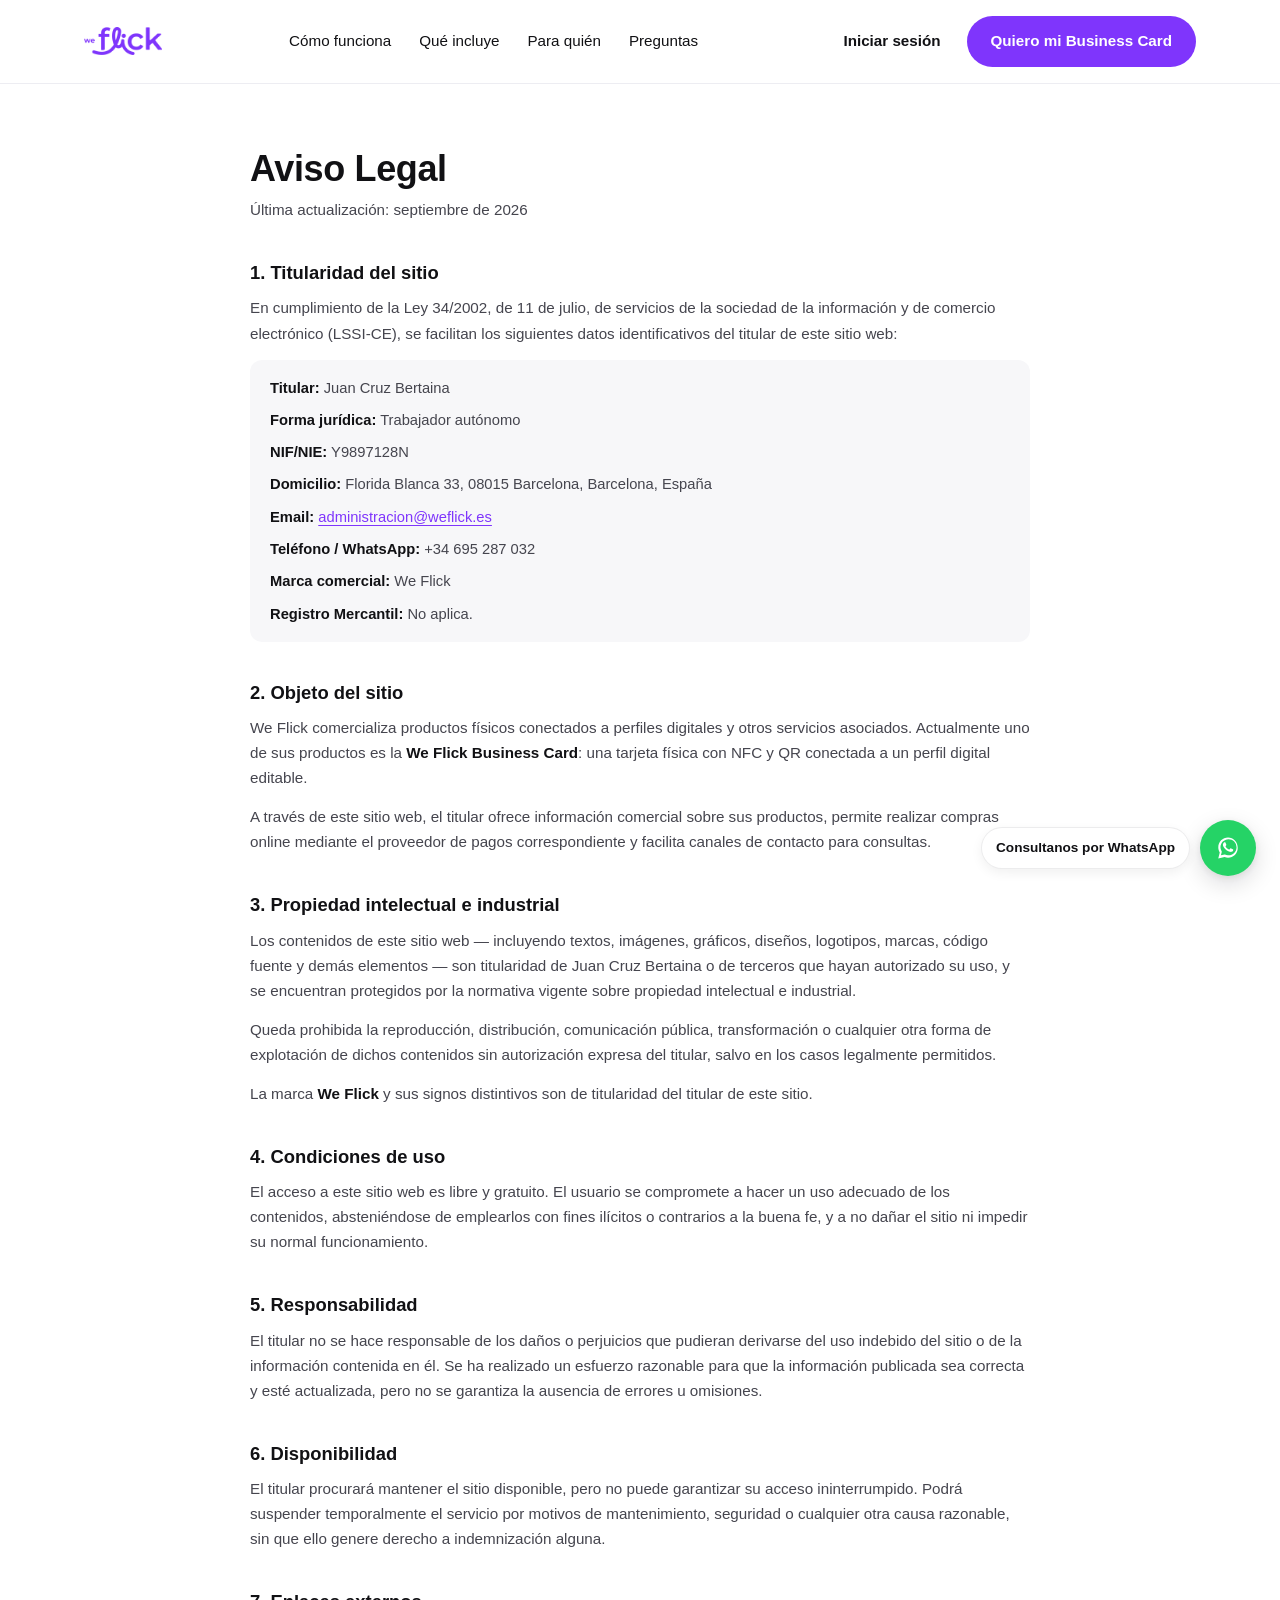
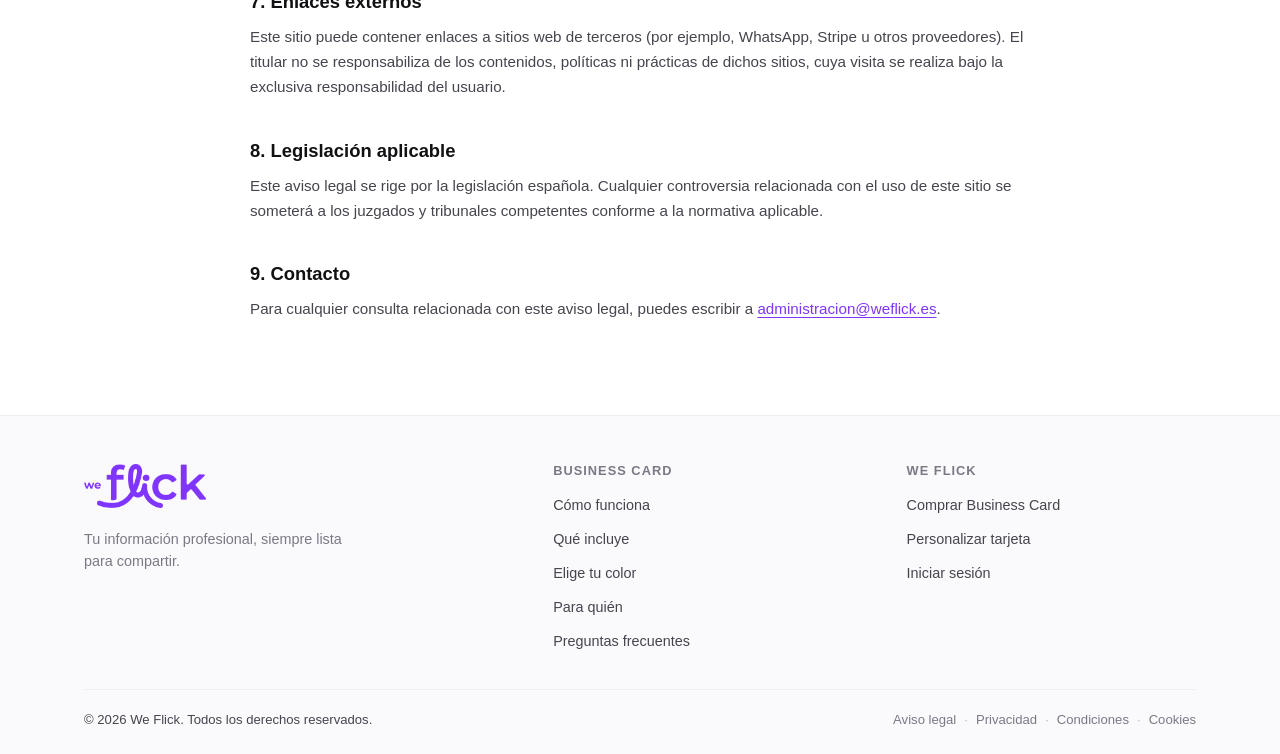
==== aviso-legal/index.html @ 702eebf1 "Añadir sistema legal completo: 4 páginas públicas + docs internas Páginas legales públicas (mismo he" ====
<!DOCTYPE html>
<html lang="es">
<head>
  <meta charset="UTF-8" />
  <meta name="viewport" content="width=device-width, initial-scale=1.0" />
  <title>Aviso Legal | We Flick</title>
  <meta name="description" content="Aviso legal de We Flick — titularidad, datos identificativos y condiciones generales de uso del sitio web." />
  <link rel="stylesheet" href="../css/styles.css" />
</head>
<body>

  <!-- Header -->
  <header class="header">
    <div class="container header__inner">
      <a href="../" class="logo"><img src="../assets/img/logo.png" alt="We Flick" class="logo__img" /></a>

      <button class="nav-toggle" id="navToggle" aria-label="Abrir menú" aria-expanded="false">
        <span></span><span></span><span></span>
      </button>

      <nav class="nav" id="nav">
        <a href="../#como-funciona">Cómo funciona</a>
        <a href="../#que-incluye">Qué incluye</a>
        <a href="../#para-quien">Para quién</a>
        <a href="../#preguntas">Preguntas</a>
      </nav>

      <div class="header__actions">
        <a href="https://weflick.es/auth/login" class="btn btn--ghost">Iniciar sesión</a>
        <a href="https://buy.stripe.com/fZu28rfyUb3SdbM4NP93y0X" class="btn btn--primary" data-cta="stripe-checkout" target="_blank" rel="noopener">Quiero mi Business Card</a>
      </div>
    </div>
  </header>

  <main class="legal-page">
    <article class="legal-page__container">
      <h1>Aviso Legal</h1>
      <p class="legal-page__meta">Última actualización: septiembre de 2026</p>

      <h2>1. Titularidad del sitio</h2>
      <p>En cumplimiento de la Ley 34/2002, de 11 de julio, de servicios de la sociedad de la información y de comercio electrónico (LSSI-CE), se facilitan los siguientes datos identificativos del titular de este sitio web:</p>
      <div class="legal-page__block">
        <p><strong>Titular:</strong> Juan Cruz Bertaina</p>
        <p><strong>Forma jurídica:</strong> Trabajador autónomo</p>
        <p><strong>NIF/NIE:</strong> Y9897128N</p>
        <p><strong>Domicilio:</strong> Florida Blanca 33, 08015 Barcelona, Barcelona, España</p>
        <p><strong>Email:</strong> <a href="mailto:administracion@weflick.es">administracion@weflick.es</a></p>
        <p><strong>Teléfono / WhatsApp:</strong> +34 695 287 032</p>
        <p><strong>Marca comercial:</strong> We Flick</p>
        <p><strong>Registro Mercantil:</strong> No aplica.</p>
      </div>

      <h2>2. Objeto del sitio</h2>
      <p>We Flick comercializa productos físicos conectados a perfiles digitales y otros servicios asociados. Actualmente uno de sus productos es la <strong>We Flick Business Card</strong>: una tarjeta física con NFC y QR conectada a un perfil digital editable.</p>
      <p>A través de este sitio web, el titular ofrece información comercial sobre sus productos, permite realizar compras online mediante el proveedor de pagos correspondiente y facilita canales de contacto para consultas.</p>

      <h2>3. Propiedad intelectual e industrial</h2>
      <p>Los contenidos de este sitio web — incluyendo textos, imágenes, gráficos, diseños, logotipos, marcas, código fuente y demás elementos — son titularidad de Juan Cruz Bertaina o de terceros que hayan autorizado su uso, y se encuentran protegidos por la normativa vigente sobre propiedad intelectual e industrial.</p>
      <p>Queda prohibida la reproducción, distribución, comunicación pública, transformación o cualquier otra forma de explotación de dichos contenidos sin autorización expresa del titular, salvo en los casos legalmente permitidos.</p>
      <p>La marca <strong>We Flick</strong> y sus signos distintivos son de titularidad del titular de este sitio.</p>

      <h2>4. Condiciones de uso</h2>
      <p>El acceso a este sitio web es libre y gratuito. El usuario se compromete a hacer un uso adecuado de los contenidos, absteniéndose de emplearlos con fines ilícitos o contrarios a la buena fe, y a no dañar el sitio ni impedir su normal funcionamiento.</p>

      <h2>5. Responsabilidad</h2>
      <p>El titular no se hace responsable de los daños o perjuicios que pudieran derivarse del uso indebido del sitio o de la información contenida en él. Se ha realizado un esfuerzo razonable para que la información publicada sea correcta y esté actualizada, pero no se garantiza la ausencia de errores u omisiones.</p>

      <h2>6. Disponibilidad</h2>
      <p>El titular procurará mantener el sitio disponible, pero no puede garantizar su acceso ininterrumpido. Podrá suspender temporalmente el servicio por motivos de mantenimiento, seguridad o cualquier otra causa razonable, sin que ello genere derecho a indemnización alguna.</p>

      <h2>7. Enlaces externos</h2>
      <p>Este sitio puede contener enlaces a sitios web de terceros (por ejemplo, WhatsApp, Stripe u otros proveedores). El titular no se responsabiliza de los contenidos, políticas ni prácticas de dichos sitios, cuya visita se realiza bajo la exclusiva responsabilidad del usuario.</p>

      <h2>8. Legislación aplicable</h2>
      <p>Este aviso legal se rige por la legislación española. Cualquier controversia relacionada con el uso de este sitio se someterá a los juzgados y tribunales competentes conforme a la normativa aplicable.</p>

      <h2>9. Contacto</h2>
      <p>Para cualquier consulta relacionada con este aviso legal, puedes escribir a <a href="mailto:administracion@weflick.es">administracion@weflick.es</a>.</p>
    </article>
  </main>

  <!-- Footer -->
  <footer class="footer">
    <div class="container">
      <div class="footer__top">
        <div class="footer__brand">
          <span class="logo logo--footer"><img src="../assets/img/logo.png" alt="We Flick" class="logo__img" /></span>
          <p class="footer__brand-text">Tu información profesional, siempre lista para compartir.</p>
        </div>
        <div class="footer__col">
          <h3 class="footer__heading">Business Card</h3>
          <ul class="footer__links">
            <li><a href="../#como-funciona">Cómo funciona</a></li>
            <li><a href="../#que-incluye">Qué incluye</a></li>
            <li><a href="../#colores">Elige tu color</a></li>
            <li><a href="../#para-quien">Para quién</a></li>
            <li><a href="../#preguntas">Preguntas frecuentes</a></li>
          </ul>
        </div>
        <div class="footer__col">
          <h3 class="footer__heading">We Flick</h3>
          <ul class="footer__links">
            <li><a href="https://buy.stripe.com/fZu28rfyUb3SdbM4NP93y0X" target="_blank" rel="noopener" data-cta="stripe-checkout">Comprar Business Card</a></li>
            <li><a href="https://wa.me/34695287032?text=Hola%2C%20quiero%20personalizar%20una%20Business%20Card" target="_blank" rel="noopener" data-cta="whatsapp">Personalizar tarjeta</a></li>
            <li><a href="https://weflick.es/auth/login">Iniciar sesión</a></li>
          </ul>
        </div>
      </div>
      <div class="footer__bottom">
        <p class="footer__copy">&copy; <span id="year"></span> We Flick. Todos los derechos reservados.</p>
        <nav class="footer__legal" aria-label="Enlaces legales">
          <a href="../aviso-legal/">Aviso legal</a>
          <span aria-hidden="true">·</span>
          <a href="../privacidad/">Privacidad</a>
          <span aria-hidden="true">·</span>
          <a href="../condiciones/">Condiciones</a>
          <span aria-hidden="true">·</span>
          <a href="../cookies/">Cookies</a>
        </nav>
      </div>
    </div>
  </footer>

  <!-- WhatsApp flotante -->
  <div class="whatsapp-float" data-whatsapp-float>
    <a
      href="https://wa.me/34695287032?text=Hola%2C%20tengo%20una%20duda%20sobre%20We%20Flick%20Business%20Card"
      target="_blank"
      rel="noopener"
      class="whatsapp-float__link"
      data-cta="whatsapp"
      aria-label="Consultanos por WhatsApp"
    >
      <span class="whatsapp-float__label">Consultanos por WhatsApp</span>
      <span class="whatsapp-float__icon" aria-hidden="true">
        <svg viewBox="0 0 32 32" width="26" height="26" fill="currentColor">
          <path d="M16.02 3C9.4 3 4.04 8.36 4.04 14.98c0 2.36.67 4.55 1.83 6.42L4 29l7.79-1.83a11.9 11.9 0 0 0 4.23.78h.01c6.6 0 11.96-5.36 11.96-11.97C28 8.36 22.62 3 16.02 3zm0 21.77h-.01a9.9 9.9 0 0 1-3.83-.75l-.27-.11-4.62 1.08 1.11-4.5-.14-.28a9.85 9.85 0 0 1-1.53-5.23c0-5.46 4.44-9.9 9.91-9.9 2.65 0 5.13 1.03 7 2.9a9.83 9.83 0 0 1 2.9 7c0 5.47-4.45 9.9-9.92 9.9zm5.65-7.4c-.31-.16-1.83-.9-2.11-1-.28-.1-.49-.16-.7.16-.2.31-.8 1-.98 1.2-.18.2-.36.23-.66.08-.31-.16-1.3-.48-2.48-1.53-.92-.82-1.53-1.83-1.71-2.14-.18-.31-.02-.48.13-.63.14-.13.31-.36.47-.54.15-.18.2-.31.31-.51.1-.21.05-.39-.03-.55-.08-.16-.7-1.69-.96-2.31-.25-.6-.51-.52-.7-.53-.18-.01-.39-.01-.6-.01-.21 0-.55.08-.83.39-.28.31-1.09 1.07-1.09 2.6 0 1.54 1.12 3.02 1.28 3.23.16.21 2.2 3.36 5.34 4.71.75.32 1.33.51 1.78.65.75.24 1.43.2 1.97.12.6-.09 1.83-.75 2.09-1.47.26-.72.26-1.34.18-1.47-.07-.13-.28-.21-.59-.36z"/>
        </svg>
      </span>
    </a>
  </div>

  <script src="../js/main.js"></script>
</body>
</html>
---- css/styles.css ----
:root {
  --violet: #7F35FC;
  --violet-dark: #6620E0;
  --black: #111114;
  --white: #FFFFFF;
  --gray-50: #F7F7F9;
  --gray-100: #EDEDF2;
  --gray-300: #C9C9D3;
  --gray-500: #7A7A85;
  --gray-700: #45454E;
  --radius: 14px;
  --max-width: 1160px;
  --font: 'Inter', -apple-system, BlinkMacSystemFont, 'Segoe UI', Roboto, sans-serif;
}

* { box-sizing: border-box; }

html { scroll-behavior: smooth; }

body {
  margin: 0;
  font-family: var(--font);
  color: var(--black);
  background: var(--white);
  line-height: 1.5;
  -webkit-font-smoothing: antialiased;
}

.container {
  max-width: var(--max-width);
  margin: 0 auto;
  padding: 0 24px;
}

h1, h2, h3 { line-height: 1.15; margin: 0 0 16px; font-weight: 700; }
p { margin: 0 0 16px; color: var(--gray-700); }
a { color: inherit; text-decoration: none; }
ul { padding: 0; margin: 0; list-style: none; }

.section-title { font-size: clamp(1.6rem, 3vw, 2.1rem); }
.section-title--center { text-align: center; }

/* Anchor scroll offset (sticky header) */
#como-funciona,
#que-incluye,
#colores,
#para-quien,
#producto,
#preguntas {
  scroll-margin-top: 72px;
}

/* Buttons */
.btn {
  display: inline-flex;
  align-items: center;
  justify-content: center;
  padding: 12px 22px;
  border-radius: 999px;
  font-weight: 600;
  font-size: 0.95rem;
  transition: transform 0.15s ease, background 0.15s ease, color 0.15s ease, border-color 0.15s ease;
  border: 2px solid transparent;
  cursor: pointer;
  white-space: nowrap;
}
.btn:hover { transform: translateY(-1px); }
.btn--primary { background: var(--violet); color: var(--white); }
.btn--primary:hover { background: var(--violet-dark); }
.btn--outline { border-color: var(--black); color: var(--black); background: transparent; }
.btn--outline:hover { background: var(--black); color: var(--white); }
.btn--ghost { color: var(--black); padding: 12px 16px; }
.btn--ghost:hover { color: var(--violet); }
.btn--lg { padding: 16px 28px; font-size: 1.05rem; }

/* Header */
.header {
  position: sticky;
  top: 0;
  z-index: 50;
  background: rgba(255, 255, 255, 0.9);
  backdrop-filter: blur(8px);
  border-bottom: 1px solid var(--gray-100);
}
.header__inner {
  display: flex;
  align-items: center;
  justify-content: space-between;
  padding-top: 16px;
  padding-bottom: 16px;
  gap: 24px;
}
.logo { display: inline-flex; align-items: center; }
.logo__img { height: 28px; width: auto; display: block; }
.logo--footer .logo__img { height: 44px; }
.nav {
  display: flex;
  gap: 28px;
  font-weight: 500;
  font-size: 0.95rem;
}
.nav a:hover { color: var(--violet); }
.header__actions { display: flex; align-items: center; gap: 8px; }
.nav-toggle {
  display: none;
  flex-direction: column;
  gap: 5px;
  background: none;
  border: none;
  cursor: pointer;
  padding: 8px;
}
.nav-toggle span { width: 22px; height: 2px; background: var(--black); display: block; }

/* Placeholders (contenido visual pendiente de fotos/videos reales) */
.placeholder {
  background: repeating-linear-gradient(135deg, var(--gray-100), var(--gray-100) 10px, var(--gray-50) 10px, var(--gray-50) 20px);
  border: 1.5px dashed var(--gray-300);
  border-radius: var(--radius);
  display: flex;
  flex-direction: column;
  align-items: center;
  justify-content: center;
  text-align: center;
  color: var(--gray-500);
  padding: 24px;
  min-height: 260px;
}
.placeholder span { font-weight: 700; color: var(--gray-700); margin-bottom: 4px; }
.placeholder small { font-size: 0.8rem; max-width: 220px; }
.placeholder--hero { min-height: 340px; }
.hero__image { width: 100%; height: auto; border-radius: var(--radius); display: block; }
.placeholder--wide { min-height: 220px; }
.placeholder--square { aspect-ratio: 1 / 1; min-height: 0; }
.placeholder--tall { min-height: 360px; }
.swatch--negro { background: var(--black); }
.swatch--blanco { background: var(--white); }
.swatch--violeta { background: var(--violet); }

/* Hero */
.hero { padding: 64px 0 80px; }
.hero__inner {
  display: grid;
  grid-template-columns: 0.95fr 1.2fr;
  gap: 40px;
  align-items: center;
}
.hero h1 {
  font-size: clamp(2.2rem, 4.5vw, 3.4rem);
  letter-spacing: -0.02em;
}
.hero__subtitle { font-size: 1.15rem; max-width: 480px; }
.hero__ctas { display: flex; flex-wrap: wrap; gap: 12px; margin-bottom: 16px; }
.hero__microcopy { font-size: 0.85rem; color: var(--gray-500); margin: 0; }

/* Problema */
.problema { background: var(--black); color: var(--white); padding: 72px 0 48px; }
.problema__inner { max-width: 720px; margin: 0 auto; text-align: center; }
.problema h2 { color: var(--white); font-size: clamp(1.6rem, 3.4vw, 2.3rem); }
.problema p { color: var(--gray-300); margin: 0; }

/* Como funciona */
.como-funciona {
  position: relative;
  padding: 16px 0 16px;
  background: #FAF9FC;
  overflow: hidden;
}
.como-funciona .container { max-width: 1040px; position: relative; z-index: 1; }
.como-funciona__bg {
  position: absolute;
  top: -12%;
  left: 50%;
  width: min(960px, 140%);
  height: 460px;
  transform: translateX(-50%);
  background: radial-gradient(ellipse at 50% 30%, rgba(127, 53, 252, 0.05) 0%, rgba(127, 53, 252, 0) 68%);
  pointer-events: none;
  z-index: 0;
}

/* Cabecera */
.como-funciona__header {
  max-width: 560px;
  margin: 0 auto 12px;
  text-align: center;
}
.como-funciona__eyebrow {
  margin: 0 0 4px;
  font-size: 11px;
  font-weight: 600;
  letter-spacing: 0.14em;
  text-transform: uppercase;
  color: var(--violet);
}
.como-funciona__title {
  margin: 0 0 6px;
  font-size: clamp(1.45rem, 2.6vw, 1.85rem);
  font-weight: 700;
  line-height: 1.15;
  letter-spacing: -0.02em;
  color: var(--black);
}
.como-funciona__subtitle {
  margin: 0 auto;
  max-width: 460px;
  font-size: 0.92rem;
  line-height: 1.45;
  color: var(--gray-700);
}

/* Proceso 1-2-3 */
.pasos-wrap { position: relative; }
.pasos__connector {
  position: absolute;
  top: 16px;
  left: 0;
  width: 100%;
  height: 24px;
  transform: translateY(-50%);
  overflow: visible;
  pointer-events: none;
  z-index: 0;
}
.pasos__connector-line {
  fill: none;
  stroke: url(#pasosLineGradient);
  stroke-width: 1.5;
  stroke-dasharray: 200;
  stroke-dashoffset: 200;
  transition: stroke-dashoffset 0.7s ease 0.15s;
}
.pasos-wrap.is-visible .pasos__connector-line { stroke-dashoffset: 0; }
.pasos__connector-chevron {
  fill: none;
  stroke: #7F35FC;
  stroke-width: 1.5;
  stroke-linecap: round;
  stroke-linejoin: round;
  opacity: 0;
  transition: opacity 0.4s ease 0.55s;
}
.pasos-wrap.is-visible .pasos__connector-chevron { opacity: 0.45; }

.pasos {
  position: relative;
  z-index: 1;
  display: grid;
  grid-template-columns: repeat(3, 1fr);
  gap: 16px;
}
.paso {
  display: flex;
  flex-direction: column;
  align-items: center;
  text-align: center;
  padding: 0 8px;
}
.paso__numero {
  display: inline-flex;
  align-items: center;
  justify-content: center;
  width: 32px;
  height: 32px;
  border-radius: 50%;
  background: var(--violet);
  color: var(--white);
  font-weight: 600;
  font-size: 0.85rem;
  margin-bottom: 6px;
  position: relative;
  z-index: 1;
}
.paso__titulo {
  margin: 0 0 3px;
  font-size: 0.95rem;
  font-weight: 700;
  color: var(--black);
}
.paso__desc {
  margin: 0;
  max-width: 260px;
  font-size: 0.82rem;
  line-height: 1.35;
  color: var(--gray-700);
}

/* Área visual F07 + F08 */
.como-funciona__visual {
  position: relative;
  display: grid;
  grid-template-columns: 1fr 1fr;
  gap: 16px;
  margin-top: 10px;
  align-items: stretch;
}
.como-funciona__cards-arrow {
  display: none;
  position: absolute;
  top: 50%;
  left: 50%;
  width: 22px;
  height: 22px;
  transform: translate(-50%, -50%);
  color: var(--violet);
  opacity: 0.4;
  pointer-events: none;
  z-index: 2;
}
.como-funciona__cards-arrow path {
  fill: none;
  stroke: currentColor;
  stroke-width: 1.6;
  stroke-linecap: round;
  stroke-linejoin: round;
}

.media-card {
  display: flex;
  flex-direction: column;
  background: var(--white);
  border: 1px solid rgba(20, 20, 30, 0.08);
  border-radius: 24px;
  overflow: hidden;
  box-shadow: 0 18px 40px rgba(20, 20, 30, 0.06);
  transition: transform 0.28s ease, box-shadow 0.28s ease;
}
.media-card:hover {
  transform: scale(1.01);
  box-shadow: 0 22px 48px rgba(20, 20, 30, 0.09);
}
.media-card__image {
  position: relative;
  width: 100%;
  aspect-ratio: 16 / 9;
  overflow: hidden;
  background: var(--gray-100);
}
.media-card__img {
  display: block;
  width: 100%;
  height: 100%;
  object-fit: cover;
  object-position: 50% 50%;
}
.media-card__img--f08 {
  object-position: 50% 45%;
}
.media-card__info {
  padding: 10px 14px 12px;
  background: var(--white);
}
.media-card__badge {
  display: inline-block;
  padding: 2px 8px;
  border-radius: 999px;
  background: rgba(127, 53, 252, 0.08);
  color: var(--violet);
  font-size: 0.65rem;
  font-weight: 700;
  letter-spacing: 0.08em;
  text-transform: uppercase;
  margin-bottom: 3px;
}
.media-card__title {
  margin: 0 0 2px;
  font-size: 0.9rem;
  font-weight: 700;
  color: var(--black);
}
.media-card__desc {
  margin: 0;
  font-size: 0.79rem;
  line-height: 1.35;
  color: var(--gray-700);
}

/* Microinteracciones (activadas por JS al entrar en viewport) */
.como-funciona .reveal {
  opacity: 0;
  transform: translateY(12px);
  transition: opacity 0.45s ease, transform 0.45s ease;
}
.como-funciona .reveal.is-visible {
  opacity: 1;
  transform: translateY(0);
}
.como-funciona .media-card.reveal { transform: translateY(16px); }
@media (prefers-reduced-motion: reduce) {
  .como-funciona .reveal,
  .pasos__connector-line,
  .pasos__connector-chevron,
  .media-card { transition: none !important; }
}
@media (min-width: 1024px) {
  .como-funciona__cards-arrow { display: block; }
}

@media (min-width: 1024px) {
  .problema__inner { max-width: 1000px; }
  .problema h2 {
    font-size: 2rem;
    letter-spacing: -0.01em;
  }
}

/* Qué incluye */
.que-incluye { background: var(--gray-50); padding: 20px 0 28px; }
.que-incluye__inner {
  display: grid;
  grid-template-columns: 1fr 1fr;
  gap: 40px;
  align-items: center;
}
.que-incluye .section-title { margin-bottom: 12px; font-size: clamp(1.4rem, 2.4vw, 1.75rem); }
.checklist { margin: 0; padding: 0; list-style: none; }
.checklist li {
  position: relative;
  padding-left: 24px;
  margin-bottom: 8px;
  font-size: 0.95rem;
  line-height: 1.4;
  color: var(--gray-700);
}
.checklist li::before {
  content: "✓";
  position: absolute;
  left: 0;
  color: var(--violet);
  font-weight: 700;
}
.que-incluye__image { width: 100%; aspect-ratio: 1 / 1; object-fit: cover; border-radius: var(--radius); display: block; }

/* Colores */
.colores { padding: clamp(24px, 4vh, 40px) 0 clamp(32px, 6vh, 64px); text-align: center; overflow-x: hidden; }
.colores .section-title { margin-bottom: clamp(16px, 3vh, 32px); }

.colores__stage {
  --card-w: clamp(165px, 34vw, 420px);
  --offset: clamp(95px, 26vw, 260px);
  position: relative;
  height: clamp(200px, 30vw, 340px);
  max-width: 1080px;
  margin: 0 auto;
  perspective: 1400px;
}

.colores__card {
  position: absolute;
  top: 50%;
  left: 50%;
  width: var(--card-w);
  aspect-ratio: 1.432 / 1;
  border: none;
  border-radius: 14px;
  padding: 0;
  overflow: hidden;
  box-shadow: 0 12px 26px rgba(17, 17, 20, 0.16);
  transition: transform 0.5s cubic-bezier(0.22, 1, 0.36, 1),
              box-shadow 0.5s ease,
              filter 0.5s ease,
              opacity 0.5s ease;
  will-change: transform;
}
.colores__card--negro { background: var(--black); }
.colores__card--violeta { background: var(--violet); }
.colores__card--blanco { background: var(--white); border: 1px solid var(--gray-300); }

.colores__card--pos-center {
  z-index: 3;
  transform: translate(-50%, -50%) scale(1) rotateY(0deg);
  box-shadow: 0 22px 40px rgba(17, 17, 20, 0.26);
  filter: none;
  opacity: 1;
}

.colores__card--pos-left {
  z-index: 2;
  transform: translate(calc(-50% - var(--offset)), -50%) scale(0.74) rotateY(20deg);
  opacity: 0.55;
  filter: grayscale(0.15);
}

.colores__card--pos-right {
  z-index: 2;
  transform: translate(calc(-50% + var(--offset)), -50%) scale(0.74) rotateY(-20deg);
  opacity: 0.55;
  filter: grayscale(0.15);
}

.colores__mock {
  position: absolute;
  inset: 0;
  display: flex;
  align-items: flex-end;
  padding: 10% 8%;
}
.colores__mock-word {
  font-size: clamp(1.3rem, 5vw, 2.1rem);
  font-weight: 800;
  letter-spacing: -0.03em;
  line-height: 1;
}
.colores__mock-sub {
  font-size: clamp(0.6rem, 1.8vw, 0.85rem);
  font-weight: 700;
  align-self: flex-end;
  margin: 0 0 0.15em 0.3em;
}
.colores__mock-nfc {
  position: absolute;
  top: 12%;
  right: 8%;
  width: 16px;
  height: 16px;
  border: 2px solid currentColor;
  border-radius: 50%;
  opacity: 0.8;
}
.colores__card--negro .colores__mock-word { color: rgba(255, 255, 255, 0.18); }
.colores__card--negro .colores__mock-sub,
.colores__card--negro .colores__mock-nfc { color: var(--white); }
.colores__card--violeta .colores__mock-word { color: rgba(255, 255, 255, 0.3); }
.colores__card--violeta .colores__mock-sub,
.colores__card--violeta .colores__mock-nfc { color: var(--white); }
.colores__card--blanco .colores__mock-word { color: rgba(17, 17, 20, 0.12); }
.colores__card--blanco .colores__mock-sub,
.colores__card--blanco .colores__mock-nfc { color: var(--violet); }

.colores__card-img { width: 100%; height: 100%; object-fit: cover; display: block; }

.colores__selector {
  display: flex;
  justify-content: center;
  gap: 16px;
  margin-top: clamp(20px, 4vh, 36px);
}
.colores__swatch {
  width: 32px;
  height: 32px;
  border-radius: 50%;
  border: 2px solid transparent;
  padding: 0;
  cursor: pointer;
  box-shadow: 0 0 0 1px var(--gray-300);
  transition: transform 0.25s ease, box-shadow 0.25s ease;
}
.colores__swatch:hover { transform: scale(1.12); }
.colores__swatch.is-selected {
  box-shadow: 0 0 0 2px var(--white), 0 0 0 4px var(--violet);
  transform: scale(1.12);
}

/* Para quién */
.para-quien { padding: 36px 0; }
.para-quien__inner {
  display: grid;
  grid-template-columns: 1.08fr 0.92fr;
  gap: 40px;
  align-items: center;
}
.tags { display: flex; flex-wrap: wrap; gap: 10px; list-style: none; padding: 0; margin: 0; }
.tags li { list-style: none; }
.tags__btn {
  background: var(--gray-100);
  color: var(--black);
  padding: 8px 16px;
  border-radius: 999px;
  font-size: 0.9rem;
  font-weight: 600;
  font-family: inherit;
  border: 1px solid transparent;
  cursor: pointer;
  transition: background-color 0.2s ease, color 0.2s ease, border-color 0.2s ease, transform 0.2s ease;
}
.tags__btn:hover { background: var(--gray-300); }
.tags__btn:focus-visible { outline: 2px solid var(--violet); outline-offset: 2px; }
.tags__btn.is-active {
  background: var(--violet);
  color: var(--white);
  border-color: var(--violet);
}

/* Para quién — Carrusel de perfiles */
.para-quien__copy { min-width: 0; }
.para-quien__visual { width: 100%; max-width: 460px; min-width: 0; justify-self: end; }
.perfiles {
  position: relative;
  background: var(--white);
  border: 1px solid rgba(20, 20, 30, 0.08);
  border-radius: 24px;
  box-shadow: 0 20px 48px rgba(20, 20, 30, 0.08);
  padding: 16px;
  display: flex;
  flex-direction: column;
  gap: 12px;
  min-width: 0;
}
.perfiles__viewport {
  overflow: hidden;
  border-radius: 16px;
  min-width: 0;
}
.perfiles__track {
  display: flex;
  transition: transform 0.6s cubic-bezier(0.65, 0, 0.35, 1);
  will-change: transform;
}
.perfiles__slide {
  flex-shrink: 0;
  width: 100%;
  display: flex;
  flex-direction: column;
  gap: 12px;
  padding: 2px;
  opacity: 0.4;
  transition: opacity 0.5s ease;
}
.perfiles__slide.is-active { opacity: 1; }
.perfiles__media {
  position: relative;
  border-radius: 14px;
}
.perfiles__glow {
  position: absolute;
  inset: -8%;
  background: radial-gradient(ellipse at 50% 45%, rgba(127, 53, 252, 0.18) 0%, rgba(127, 53, 252, 0) 70%);
  filter: blur(4px);
  pointer-events: none;
  z-index: 0;
}
.placeholder--perfil {
  position: relative;
  z-index: 1;
  aspect-ratio: 4 / 3;
  min-height: 0;
  width: 100%;
}
.perfiles__img {
  position: relative;
  z-index: 1;
  display: block;
  width: 100%;
  height: auto;
  aspect-ratio: 4 / 3;
  object-fit: cover;
  border-radius: 14px;
  background: var(--gray-100);
}
.perfiles__body {
  display: flex;
  flex-direction: column;
  gap: 4px;
  padding: 0 2px;
}
.perfiles__badge {
  align-self: flex-start;
  background: rgba(127, 53, 252, 0.1);
  color: var(--violet);
  padding: 3px 9px;
  border-radius: 999px;
  font-size: 0.7rem;
  font-weight: 700;
  letter-spacing: 0.02em;
  text-transform: uppercase;
  margin-bottom: 2px;
}
.perfiles__title {
  font-size: 1.1rem;
  font-weight: 700;
  margin: 0;
  color: var(--black);
  line-height: 1.25;
}
.perfiles__subtitle {
  font-size: 0.84rem;
  font-weight: 500;
  color: var(--gray-500);
  margin: 0;
}
.perfiles__desc {
  font-size: 0.88rem;
  color: var(--gray-700, #3a3a44);
  margin: 3px 0 0;
  line-height: 1.4;
}
.perfiles__controls {
  display: flex;
  align-items: center;
  justify-content: center;
  gap: 14px;
  padding-top: 0;
}
.perfiles__arrow {
  width: 34px;
  height: 34px;
  border-radius: 999px;
  border: 1px solid rgba(20, 20, 30, 0.12);
  background: var(--white);
  color: var(--black);
  display: inline-flex;
  align-items: center;
  justify-content: center;
  cursor: pointer;
  transition: background-color 0.2s ease, color 0.2s ease, border-color 0.2s ease, transform 0.2s ease;
}
.perfiles__arrow:hover {
  background: var(--black);
  color: var(--white);
  border-color: var(--black);
}
.perfiles__arrow:focus-visible { outline: 2px solid var(--violet); outline-offset: 2px; }
.perfiles__dots {
  display: inline-flex;
  align-items: center;
  gap: 8px;
}
.perfiles__dot {
  width: 7px;
  height: 7px;
  border-radius: 999px;
  background: var(--gray-300, #d5d5dc);
  border: none;
  padding: 0;
  cursor: pointer;
  transition: background-color 0.25s ease, width 0.3s ease;
}
.perfiles__dot:hover { background: var(--gray-500); }
.perfiles__dot.is-active {
  background: var(--violet);
  width: 20px;
}
.perfiles__dot:focus-visible { outline: 2px solid var(--violet); outline-offset: 2px; }

/* Producto */
.producto { background: var(--gray-50); padding: 48px 0 64px; }
.producto__inner {
  display: grid;
  grid-template-columns: 1fr 1fr;
  gap: 48px;
  align-items: start;
}
.producto__image { width: 100%; aspect-ratio: 1 / 1; object-fit: cover; border-radius: var(--radius); display: block; }
.precio { font-size: 2.2rem; font-weight: 800; color: var(--violet); margin: 0 0 4px; }
.precio span { font-size: 1rem; font-weight: 500; color: var(--gray-500); }
.precio-incluye { font-size: 0.85rem; color: var(--gray-500); margin: 0 0 12px; }
.producto__equipos { margin-top: 16px; font-size: 0.9rem; }
.producto__equipos a { color: var(--violet); font-weight: 600; }
.producto__custom {
  margin-top: 40px;
  padding-top: 32px;
  border-top: 1px solid var(--gray-300);
}
.producto__custom h3 { margin-bottom: 8px; }

/* FAQ */
.faq { padding: 40px 0 80px; }
.faq__list { max-width: 720px; margin: 32px auto 0; }
.faq__item { border-bottom: 1px solid var(--gray-100); }
.faq__question {
  width: 100%;
  display: flex;
  justify-content: space-between;
  align-items: center;
  background: none;
  border: none;
  text-align: left;
  font-size: 1.05rem;
  font-weight: 600;
  padding: 20px 0;
  cursor: pointer;
  color: var(--black);
}
.faq__icon { color: var(--violet); font-size: 1.4rem; transition: transform 0.2s ease; }
.faq__item.is-open .faq__icon { transform: rotate(45deg); }
.faq__answer {
  max-height: 0;
  overflow: hidden;
  transition: max-height 0.25s ease;
}
.faq__answer p { padding-bottom: 20px; margin: 0; }
.faq__item.is-open .faq__answer { max-height: 200px; }

/* Cierre */
.cierre { background: var(--violet); color: var(--white); padding: 88px 0; text-align: center; }
.cierre h2 { color: var(--white); font-size: clamp(1.8rem, 3.6vw, 2.6rem); max-width: 640px; margin: 0 auto 32px; }
.cierre__ctas { display: flex; justify-content: center; flex-wrap: wrap; gap: 12px; }
.cierre .btn--primary { background: var(--white); color: var(--violet); }
.cierre .btn--primary:hover { background: var(--gray-100); }
.cierre .btn--outline { border-color: var(--white); color: var(--white); }
.cierre .btn--outline:hover { background: var(--white); color: var(--violet); }

/* Footer */
.footer {
  background: #FAF9FC;
  border-top: 1px solid var(--gray-100);
  padding: 48px 0 24px;
}
.footer__top {
  display: grid;
  grid-template-columns: 1.4fr 1fr 1fr;
  gap: 64px;
  padding-bottom: 36px;
}
.footer__brand .logo--footer {
  display: inline-flex;
  align-items: center;
}
.footer__brand-text {
  max-width: 280px;
  font-size: 0.9rem;
  color: var(--gray-500);
  margin: 14px 0 0;
  line-height: 1.5;
}
.footer__heading {
  font-size: 0.8rem;
  text-transform: uppercase;
  letter-spacing: 0.08em;
  margin: 0 0 14px;
  color: var(--gray-500);
  font-weight: 600;
}
.footer__links {
  display: flex;
  flex-direction: column;
  gap: 10px;
  list-style: none;
  padding: 0;
  margin: 0;
}
.footer__links a {
  font-size: 0.9rem;
  color: var(--gray-700);
  transition: color 0.2s ease;
}
.footer__links a:hover { color: var(--violet); }
.footer__bottom {
  border-top: 1px solid var(--gray-100);
  padding-top: 20px;
  font-size: 0.82rem;
  color: var(--gray-500);
}
.logo--footer { color: var(--black); font-size: 1.1rem; }

/* Responsive */
@media (max-width: 900px) {
  .hero__inner,
  .que-incluye__inner,
  .para-quien__inner,
  .producto__inner {
    grid-template-columns: 1fr;
  }
  .hero__visual .placeholder { order: -1; }
  .para-quien__visual {
    order: 2;
    max-width: 100%;
    justify-self: stretch;
  }
  .para-quien__copy { order: 1; }
  .perfiles { padding: 20px; gap: 16px; }
  .perfiles__title { font-size: 1.15rem; }
  .perfiles__desc { font-size: 0.92rem; }

  .footer__top {
    grid-template-columns: 1fr 1fr;
    gap: 32px 40px;
  }
  .footer__brand { grid-column: 1 / -1; }

  .como-funciona { padding: 56px 0 64px; }
  .pasos { gap: 20px; }
  .como-funciona__visual {
    grid-template-columns: 1fr 1fr;
    gap: 16px;
    margin-top: 36px;
  }
  .como-funciona__cards-arrow { display: none; }
  .media-card__image { height: 300px; }
}

@media (max-width: 720px) {
  .perfiles { padding: 16px; gap: 16px; }
  .perfiles__title { font-size: 1.1rem; }
  .perfiles__desc { font-size: 0.9rem; }

  .footer { padding: 36px 0 20px; }
  .footer__top {
    grid-template-columns: 1fr;
    gap: 28px;
    padding-bottom: 28px;
  }
  .footer__brand { grid-column: auto; }
  .como-funciona { padding: 44px 0 56px; }
  .como-funciona__header { margin-bottom: 28px; }
  .pasos__connector { display: none; }
  .pasos {
    grid-template-columns: 1fr;
    gap: 0;
  }
  .paso {
    display: grid;
    grid-template-columns: 48px 1fr;
    grid-template-areas:
      "num h3"
      "line p";
    align-items: start;
    column-gap: 16px;
    text-align: left;
    padding: 0;
  }
  .paso:not(:last-child) { padding-bottom: 12px; }
  .paso__numero { grid-area: num; margin-bottom: 0; }
  .paso__titulo { grid-area: h3; align-self: center; margin-bottom: 0; }
  .paso__desc { grid-area: p; margin-top: 8px; max-width: none; }
  .paso:not(:last-child)::after {
    content: '';
    grid-area: line;
    justify-self: center;
    align-self: stretch;
    width: 2px;
    min-height: 24px;
    margin: 6px 0;
    background: var(--violet);
    opacity: 0.25;
    border-radius: 1px;
  }
  .paso:last-child { grid-template-areas: "num h3" ". p"; }

  .como-funciona__visual {
    grid-template-columns: 1fr;
    gap: 20px;
    margin-top: 28px;
  }
  .media-card__image { height: clamp(260px, 62vw, 300px); }

  .nav {
    position: absolute;
    top: 100%;
    left: 0;
    right: 0;
    background: var(--white);
    flex-direction: column;
    padding: 16px 24px;
    gap: 16px;
    border-bottom: 1px solid var(--gray-100);
    display: none;
  }
  .nav.is-open { display: flex; }
  .nav-toggle { display: flex; }
  .header__actions .btn--ghost { display: none; }

  .colores__selector { gap: 12px; margin-top: 16px; }
}

/* WhatsApp flotante */
.whatsapp-float {
  position: fixed;
  right: 24px;
  bottom: 24px;
  z-index: 100;
}
.whatsapp-float__link {
  display: inline-flex;
  align-items: center;
  gap: 10px;
  text-decoration: none;
  color: inherit;
}
.whatsapp-float__label {
  display: inline-block;
  background: var(--white);
  color: #111114;
  font-size: 0.85rem;
  font-weight: 600;
  padding: 10px 14px;
  border-radius: 999px;
  border: 1px solid rgba(20, 20, 30, 0.08);
  box-shadow: 0 4px 12px rgba(17, 17, 20, 0.06);
  white-space: nowrap;
  max-width: 0;
  padding-left: 0;
  padding-right: 0;
  overflow: hidden;
  opacity: 0;
  transform: translateX(6px);
  transition: max-width 0.3s ease, padding 0.3s ease, opacity 0.3s ease, transform 0.3s ease;
}
.whatsapp-float.is-expanded .whatsapp-float__label,
.whatsapp-float:hover .whatsapp-float__label,
.whatsapp-float__link:focus-visible .whatsapp-float__label {
  max-width: 260px;
  padding: 10px 14px;
  opacity: 1;
  transform: translateX(0);
}
.whatsapp-float__icon {
  width: 56px;
  height: 56px;
  border-radius: 50%;
  background: #25D366;
  color: var(--white);
  display: flex;
  align-items: center;
  justify-content: center;
  box-shadow:
    0 8px 24px rgba(17, 17, 20, 0.14),
    0 2px 8px rgba(17, 17, 20, 0.08);
  flex-shrink: 0;
}
.whatsapp-float__icon svg { display: block; }
.whatsapp-float__link:focus-visible .whatsapp-float__icon {
  outline: 2px solid #25D366;
  outline-offset: 3px;
}

@media (max-width: 720px) {
  .whatsapp-float { right: 16px; bottom: 16px; }
  .whatsapp-float__icon { width: 52px; height: 52px; }
  .whatsapp-float__icon svg { width: 24px; height: 24px; }
  /* En móvil no volver a expandir la etiqueta por hover; solo cuando esté is-expanded al cargar */
  .whatsapp-float:hover .whatsapp-float__label {
    max-width: 0;
    padding-left: 0;
    padding-right: 0;
    opacity: 0;
    transform: translateX(6px);
  }
  .whatsapp-float.is-expanded .whatsapp-float__label {
    max-width: 240px;
    padding: 10px 14px;
    opacity: 1;
    transform: translateX(0);
  }
}

@media (prefers-reduced-motion: reduce) {
  .whatsapp-float__label { transition: none; }
}

/* Footer legal (barra inferior con copyright + enlaces legales) */
.footer__bottom {
  display: flex;
  flex-wrap: wrap;
  align-items: center;
  justify-content: space-between;
  gap: 10px 20px;
}
.footer__copy { margin: 0; }
.footer__legal {
  display: inline-flex;
  align-items: center;
  gap: 8px;
  flex-wrap: wrap;
  font-size: 0.82rem;
  color: var(--gray-500);
}
.footer__legal a { color: var(--gray-500); transition: color 0.2s ease; }
.footer__legal a:hover { color: var(--violet); }
.footer__legal span { opacity: 0.5; }

/* Páginas legales */
.legal-page { padding: 64px 24px 80px; background: var(--white); }
.legal-page__container {
  max-width: 780px;
  margin: 0 auto;
}
.legal-page h1 {
  font-size: clamp(1.8rem, 3vw, 2.25rem);
  line-height: 1.15;
  margin: 0 0 8px;
  color: var(--black);
  letter-spacing: -0.01em;
}
.legal-page__meta {
  font-size: 0.85rem;
  color: var(--gray-500);
  margin: 0 0 40px;
}
.legal-page h2 {
  font-size: 1.15rem;
  font-weight: 700;
  margin: 40px 0 12px;
  color: var(--black);
}
.legal-page h3 {
  font-size: 1rem;
  font-weight: 700;
  margin: 24px 0 8px;
  color: var(--black);
}
.legal-page p,
.legal-page li {
  font-size: 0.95rem;
  line-height: 1.65;
  color: var(--gray-700);
}
.legal-page p { margin: 0 0 14px; }
.legal-page ul,
.legal-page ol {
  margin: 0 0 16px;
  padding-left: 22px;
  list-style: disc;
}
.legal-page ol { list-style: decimal; }
.legal-page li { margin-bottom: 6px; }
.legal-page a { color: var(--violet); text-decoration: underline; text-decoration-thickness: 1px; text-underline-offset: 3px; }
.legal-page a:hover { color: var(--violet-dark); }
.legal-page strong { color: var(--black); }
.legal-page__block {
  background: var(--gray-50);
  border-radius: 12px;
  padding: 16px 20px;
  margin: 12px 0 20px;
  font-size: 0.92rem;
  line-height: 1.5;
  color: var(--gray-700);
}
.legal-page__block p { margin: 0 0 8px; font-size: inherit; }
.legal-page__block p:last-child { margin: 0; }

@media (max-width: 720px) {
  .legal-page { padding: 40px 20px 56px; }
  .legal-page h2 { margin-top: 32px; }
  .footer__bottom { flex-direction: column; align-items: flex-start; gap: 12px; }
}
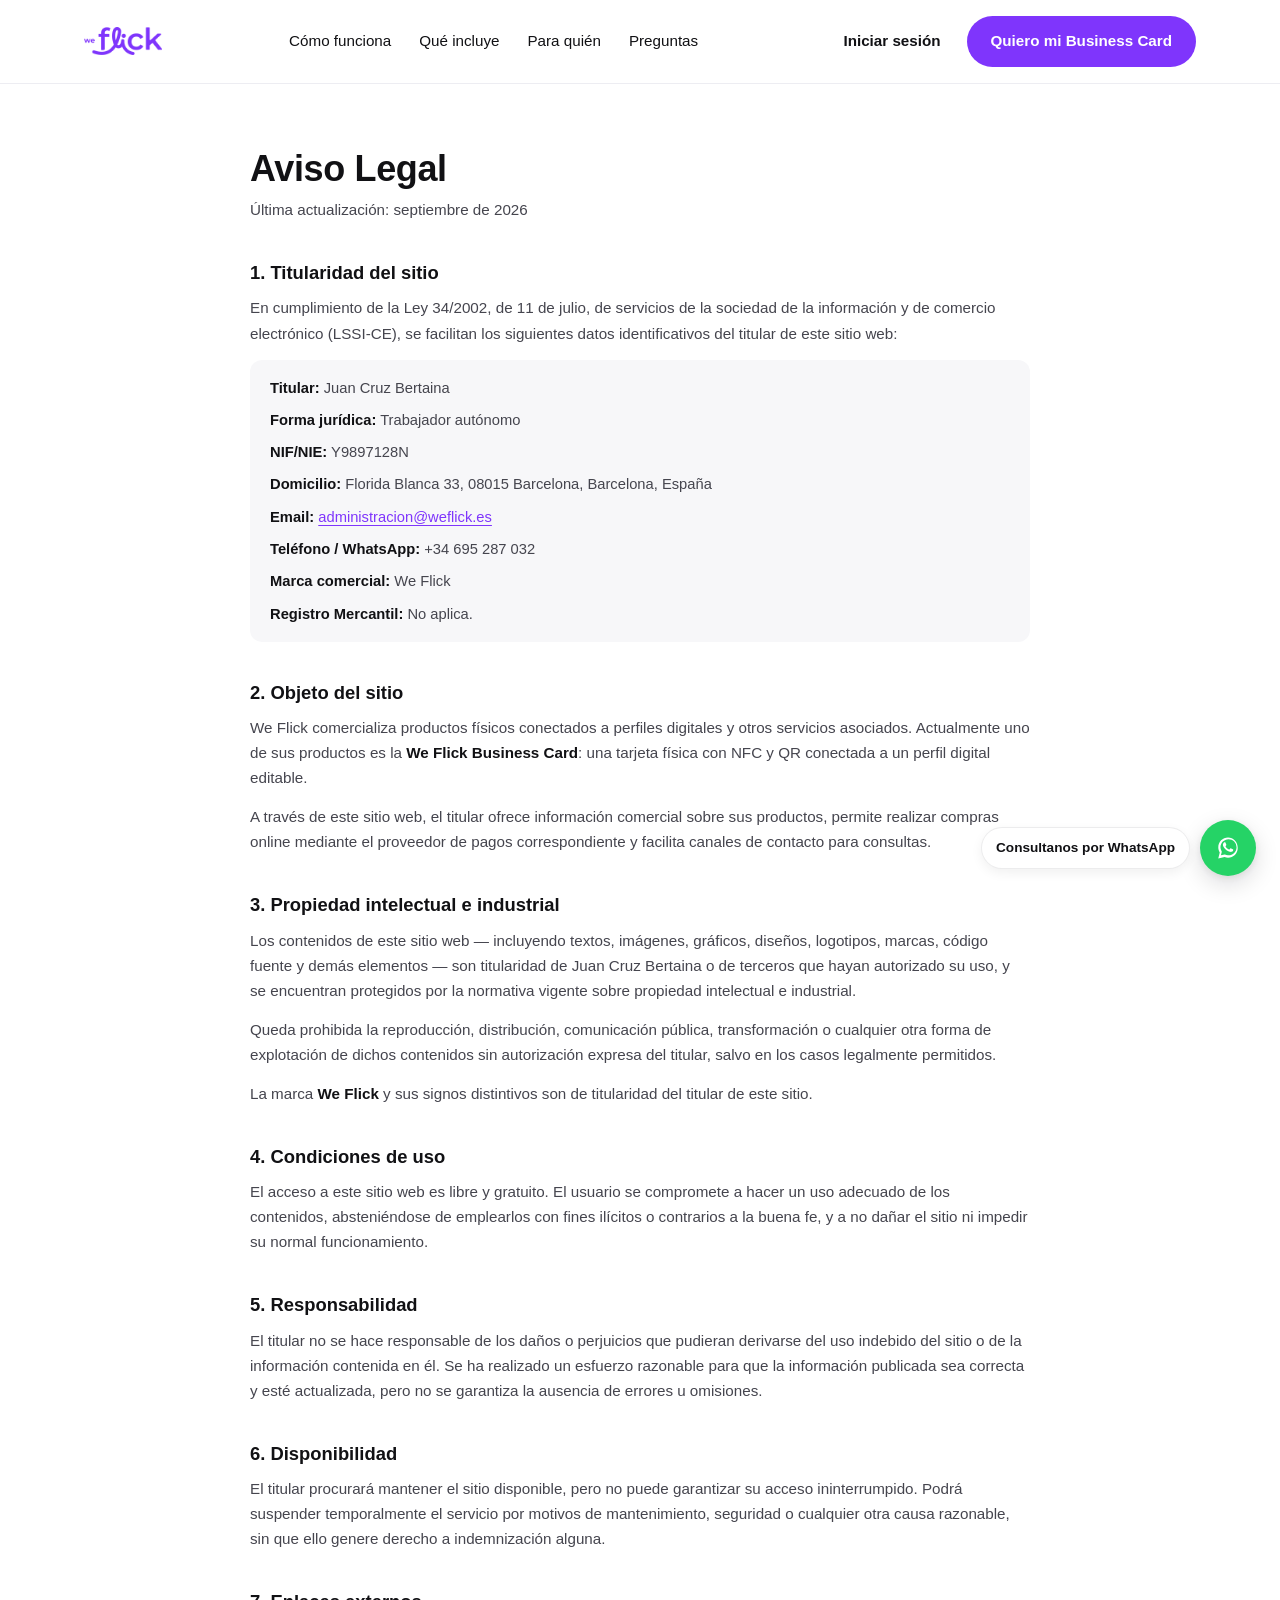
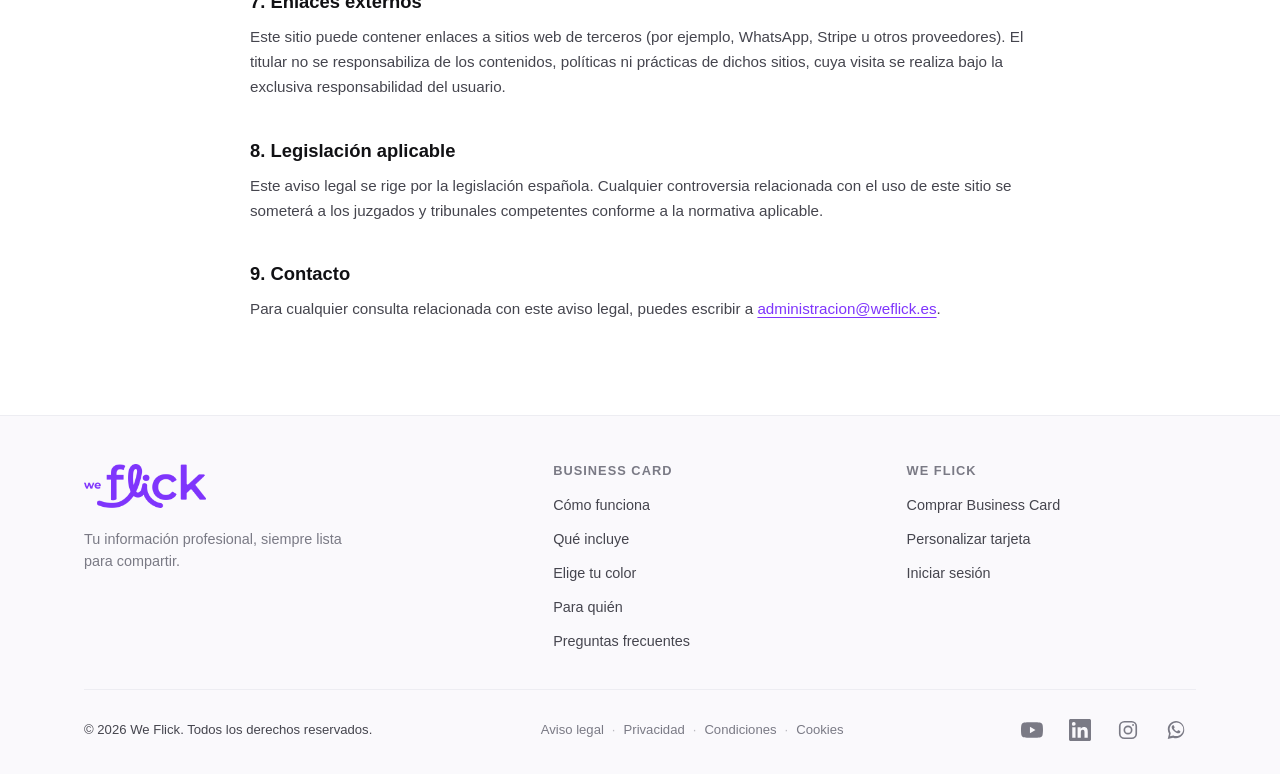
==== commit ee7d993b: "Añadir enlaces oficiales de redes sociales al footer - Nuevo bloque .footer__social en el footer con" ====
--- a/aviso-legal/index.html
+++ b/aviso-legal/index.html
@@ -117,6 +117,20 @@
           <span aria-hidden="true">·</span>
           <a href="../cookies/">Cookies</a>
         </nav>
+        <nav class="footer__social" aria-label="Redes sociales de We Flick">
+          <a href="https://www.youtube.com/channel/UCNX-7kVo-uH6JO55cZQGRDw" target="_blank" rel="noopener noreferrer" aria-label="We Flick en YouTube">
+            <svg aria-hidden="true" viewBox="0 0 24 24" fill="currentColor"><path d="M23.5 6.19a3.02 3.02 0 0 0-2.13-2.14C19.46 3.5 12 3.5 12 3.5s-7.46 0-9.37.55A3.02 3.02 0 0 0 .5 6.19C0 8.1 0 12 0 12s0 3.9.5 5.81a3.02 3.02 0 0 0 2.13 2.14C4.54 20.5 12 20.5 12 20.5s7.46 0 9.37-.55a3.02 3.02 0 0 0 2.13-2.14C24 15.9 24 12 24 12s0-3.9-.5-5.81zM9.75 15.57V8.43L15.82 12l-6.07 3.57z"/></svg>
+          </a>
+          <a href="https://www.linkedin.com/company/weflick/?viewAsMember=true" target="_blank" rel="noopener noreferrer" aria-label="We Flick en LinkedIn">
+            <svg aria-hidden="true" viewBox="0 0 24 24" fill="currentColor"><path d="M20.45 20.45h-3.55v-5.57c0-1.33-.02-3.04-1.85-3.04-1.86 0-2.14 1.45-2.14 2.95v5.66H9.36V9h3.41v1.56h.05a3.74 3.74 0 0 1 3.37-1.85c3.6 0 4.27 2.37 4.27 5.46v6.28zM5.34 7.43a2.06 2.06 0 1 1 0-4.11 2.06 2.06 0 0 1 0 4.11zM7.12 20.45H3.56V9h3.56v11.45zM22.22 0H1.77C.79 0 0 .77 0 1.72v20.56C0 23.23.79 24 1.77 24h20.45c.98 0 1.78-.77 1.78-1.72V1.72C24 .77 23.2 0 22.22 0z"/></svg>
+          </a>
+          <a href="https://www.instagram.com/weflick.es/" target="_blank" rel="noopener noreferrer" aria-label="We Flick en Instagram">
+            <svg aria-hidden="true" viewBox="0 0 24 24" fill="none" stroke="currentColor" stroke-width="1.8" stroke-linecap="round" stroke-linejoin="round"><rect x="3" y="3" width="18" height="18" rx="5"/><circle cx="12" cy="12" r="4"/><circle cx="17.5" cy="6.5" r="1" fill="currentColor" stroke="none"/></svg>
+          </a>
+          <a href="https://wa.me/34695287032?text=Hola%2C%20tengo%20una%20duda%20sobre%20We%20Flick" target="_blank" rel="noopener noreferrer" aria-label="Contactar con We Flick por WhatsApp">
+            <svg aria-hidden="true" viewBox="0 0 32 32" fill="currentColor"><path d="M16.02 3C9.4 3 4.04 8.36 4.04 14.98c0 2.36.67 4.55 1.83 6.42L4 29l7.79-1.83a11.9 11.9 0 0 0 4.23.78h.01c6.6 0 11.96-5.36 11.96-11.97C28 8.36 22.62 3 16.02 3zm0 21.77h-.01a9.9 9.9 0 0 1-3.83-.75l-.27-.11-4.62 1.08 1.11-4.5-.14-.28a9.85 9.85 0 0 1-1.53-5.23c0-5.46 4.44-9.9 9.91-9.9 2.65 0 5.13 1.03 7 2.9a9.83 9.83 0 0 1 2.9 7c0 5.47-4.45 9.9-9.92 9.9zm5.65-7.4c-.31-.16-1.83-.9-2.11-1-.28-.1-.49-.16-.7.16-.2.31-.8 1-.98 1.2-.18.2-.36.23-.66.08-.31-.16-1.3-.48-2.48-1.53-.92-.82-1.53-1.83-1.71-2.14-.18-.31-.02-.48.13-.63.14-.13.31-.36.47-.54.15-.18.2-.31.31-.51.1-.21.05-.39-.03-.55-.08-.16-.7-1.69-.96-2.31-.25-.6-.51-.52-.7-.53-.18-.01-.39-.01-.6-.01-.21 0-.55.08-.83.39-.28.31-1.09 1.07-1.09 2.6 0 1.54 1.12 3.02 1.28 3.23.16.21 2.2 3.36 5.34 4.71.75.32 1.33.51 1.78.65.75.24 1.43.2 1.97.12.6-.09 1.83-.75 2.09-1.47.26-.72.26-1.34.18-1.47-.07-.13-.28-.21-.59-.36z"/></svg>
+          </a>
+        </nav>
       </div>
     </div>
   </footer>
--- a/css/styles.css
+++ b/css/styles.css
@@ -431,124 +431,127 @@
 }
 .que-incluye__image { width: 100%; aspect-ratio: 1 / 1; object-fit: cover; border-radius: var(--radius); display: block; }
 
-/* Colores */
-.colores { padding: clamp(24px, 4vh, 40px) 0 clamp(32px, 6vh, 64px); text-align: center; overflow-x: hidden; }
-.colores .section-title { margin-bottom: clamp(16px, 3vh, 32px); }
-
-.colores__stage {
-  --card-w: clamp(165px, 34vw, 420px);
-  --offset: clamp(95px, 26vw, 260px);
+/* Colores — Selector premium de variante */
+.colores {
   position: relative;
-  height: clamp(200px, 30vw, 340px);
-  max-width: 1080px;
-  margin: 0 auto;
-  perspective: 1400px;
-}
-
-.colores__card {
+  padding: 64px 0;
+  background: var(--gray-50);
+  overflow: hidden;
+  transition: background-color 0.35s ease;
+}
+.colores--negro { background: var(--gray-50); }
+.colores--violeta { background: #F8F4FF; }
+.colores--blanco { background: var(--gray-100); }
+
+.colores__halo {
   position: absolute;
   top: 50%;
-  left: 50%;
-  width: var(--card-w);
-  aspect-ratio: 1.432 / 1;
-  border: none;
-  border-radius: 14px;
-  padding: 0;
-  overflow: hidden;
-  box-shadow: 0 12px 26px rgba(17, 17, 20, 0.16);
-  transition: transform 0.5s cubic-bezier(0.22, 1, 0.36, 1),
-              box-shadow 0.5s ease,
-              filter 0.5s ease,
-              opacity 0.5s ease;
-  will-change: transform;
-}
-.colores__card--negro { background: var(--black); }
-.colores__card--violeta { background: var(--violet); }
-.colores__card--blanco { background: var(--white); border: 1px solid var(--gray-300); }
-
-.colores__card--pos-center {
-  z-index: 3;
-  transform: translate(-50%, -50%) scale(1) rotateY(0deg);
-  box-shadow: 0 22px 40px rgba(17, 17, 20, 0.26);
-  filter: none;
+  right: 8%;
+  width: min(640px, 60%);
+  height: 640px;
+  transform: translateY(-50%);
+  background: radial-gradient(ellipse at center, rgba(127, 53, 252, 0) 0%, rgba(127, 53, 252, 0) 60%);
+  pointer-events: none;
+  opacity: 0;
+  transition: opacity 0.4s ease;
+  z-index: 0;
+}
+.colores--violeta .colores__halo {
+  background: radial-gradient(ellipse at center, rgba(127, 53, 252, 0.18) 0%, rgba(127, 53, 252, 0) 65%);
   opacity: 1;
 }
 
-.colores__card--pos-left {
-  z-index: 2;
-  transform: translate(calc(-50% - var(--offset)), -50%) scale(0.74) rotateY(20deg);
-  opacity: 0.55;
-  filter: grayscale(0.15);
-}
-
-.colores__card--pos-right {
-  z-index: 2;
-  transform: translate(calc(-50% + var(--offset)), -50%) scale(0.74) rotateY(-20deg);
-  opacity: 0.55;
-  filter: grayscale(0.15);
-}
-
-.colores__mock {
-  position: absolute;
-  inset: 0;
-  display: flex;
-  align-items: flex-end;
-  padding: 10% 8%;
-}
-.colores__mock-word {
-  font-size: clamp(1.3rem, 5vw, 2.1rem);
-  font-weight: 800;
-  letter-spacing: -0.03em;
-  line-height: 1;
-}
-.colores__mock-sub {
-  font-size: clamp(0.6rem, 1.8vw, 0.85rem);
+.colores__inner {
+  position: relative;
+  z-index: 1;
+  display: grid;
+  grid-template-columns: 0.85fr 1.15fr;
+  gap: 64px;
+  align-items: center;
+}
+.colores__copy { min-width: 0; }
+.colores .section-title { margin: 0 0 10px; }
+.colores__subtitle {
+  margin: 0 0 24px;
+  font-size: 1rem;
+  color: var(--gray-500);
+}
+.colores__meta { margin: 0 0 24px; }
+.colores__name {
+  margin: 0 0 4px;
+  font-size: 1.3rem;
   font-weight: 700;
-  align-self: flex-end;
-  margin: 0 0 0.15em 0.3em;
-}
-.colores__mock-nfc {
-  position: absolute;
-  top: 12%;
-  right: 8%;
+  letter-spacing: 0.02em;
+  text-transform: uppercase;
+  color: var(--black);
+}
+.colores__desc {
+  margin: 0;
+  font-size: 0.95rem;
+  color: var(--gray-700);
+  line-height: 1.5;
+}
+
+.colores__selector {
+  display: flex;
+  flex-wrap: wrap;
+  gap: 10px;
+}
+.colores__pill {
+  display: inline-flex;
+  align-items: center;
+  gap: 8px;
+  padding: 8px 16px 8px 12px;
+  border-radius: 999px;
+  border: 1px solid rgba(20, 20, 30, 0.12);
+  background: var(--white);
+  color: var(--black);
+  cursor: pointer;
+  font-family: inherit;
+  font-size: 0.9rem;
+  font-weight: 600;
+  transition: background-color 0.2s ease, border-color 0.2s ease, transform 0.15s ease;
+}
+.colores__pill:hover { transform: translateY(-1px); }
+.colores__pill:focus-visible { outline: 2px solid var(--violet); outline-offset: 2px; }
+.colores__pill.is-selected {
+  background: rgba(127, 53, 252, 0.08);
+  border-color: var(--violet);
+}
+.colores__pill-swatch {
   width: 16px;
   height: 16px;
-  border: 2px solid currentColor;
   border-radius: 50%;
-  opacity: 0.8;
-}
-.colores__card--negro .colores__mock-word { color: rgba(255, 255, 255, 0.18); }
-.colores__card--negro .colores__mock-sub,
-.colores__card--negro .colores__mock-nfc { color: var(--white); }
-.colores__card--violeta .colores__mock-word { color: rgba(255, 255, 255, 0.3); }
-.colores__card--violeta .colores__mock-sub,
-.colores__card--violeta .colores__mock-nfc { color: var(--white); }
-.colores__card--blanco .colores__mock-word { color: rgba(17, 17, 20, 0.12); }
-.colores__card--blanco .colores__mock-sub,
-.colores__card--blanco .colores__mock-nfc { color: var(--violet); }
-
-.colores__card-img { width: 100%; height: 100%; object-fit: cover; display: block; }
-
-.colores__selector {
-  display: flex;
-  justify-content: center;
-  gap: 16px;
-  margin-top: clamp(20px, 4vh, 36px);
-}
-.colores__swatch {
-  width: 32px;
-  height: 32px;
-  border-radius: 50%;
-  border: 2px solid transparent;
-  padding: 0;
-  cursor: pointer;
-  box-shadow: 0 0 0 1px var(--gray-300);
-  transition: transform 0.25s ease, box-shadow 0.25s ease;
-}
-.colores__swatch:hover { transform: scale(1.12); }
-.colores__swatch.is-selected {
-  box-shadow: 0 0 0 2px var(--white), 0 0 0 4px var(--violet);
-  transform: scale(1.12);
+  display: inline-block;
+  box-shadow: 0 0 0 1px rgba(20, 20, 30, 0.15);
+}
+.colores__pill-name { line-height: 1; }
+
+.colores__visual {
+  display: flex;
+  justify-content: flex-end;
+  align-items: center;
+  min-width: 0;
+}
+.colores__image {
+  display: block;
+  width: 100%;
+  max-width: 620px;
+  height: auto;
+  border-radius: 22px;
+  box-shadow: 0 20px 48px rgba(17, 17, 20, 0.10);
+  background: transparent;
+  transition: opacity 0.3s ease, transform 0.3s ease;
+}
+.colores__image.is-swapping {
+  opacity: 0;
+  transform: translateY(6px);
+}
+
+@media (prefers-reduced-motion: reduce) {
+  .colores,
+  .colores__halo,
+  .colores__image { transition: none; }
 }
 
 /* Para quién */
@@ -558,6 +561,14 @@
   grid-template-columns: 1.08fr 0.92fr;
   gap: 40px;
   align-items: center;
+}
+.para-quien__eyebrow {
+  margin: 0 0 6px;
+  font-size: 11px;
+  font-weight: 600;
+  letter-spacing: 0.14em;
+  text-transform: uppercase;
+  color: var(--violet);
 }
 .tags { display: flex; flex-wrap: wrap; gap: 10px; list-style: none; padding: 0; margin: 0; }
 .tags li { list-style: none; }
@@ -848,9 +859,20 @@
   .hero__inner,
   .que-incluye__inner,
   .para-quien__inner,
-  .producto__inner {
+  .producto__inner,
+  .colores__inner {
     grid-template-columns: 1fr;
   }
+  .colores { padding: 48px 0; }
+  .colores__inner { gap: 32px; }
+  .colores__copy { display: contents; }
+  .colores .section-title { order: 1; }
+  .colores__subtitle { order: 2; margin: 0 0 20px; }
+  .colores__visual { order: 3; justify-content: center; }
+  .colores__meta { order: 4; margin: 8px 0 0; text-align: center; }
+  .colores__selector { order: 5; justify-content: center; margin-top: 8px; }
+  .colores__image { max-width: 100%; }
+  .colores__halo { right: 50%; transform: translate(50%, -50%); width: min(500px, 90%); }
   .hero__visual .placeholder { order: -1; }
   .para-quien__visual {
     order: 2;
@@ -947,10 +969,24 @@
     display: none;
   }
   .nav.is-open { display: flex; }
-  .nav-toggle { display: flex; }
-  .header__actions .btn--ghost { display: none; }
-
-  .colores__selector { gap: 12px; margin-top: 16px; }
+  .nav-toggle { display: flex; order: 3; }
+  .header__inner { gap: 8px; }
+  .header__actions {
+    display: flex;
+    align-items: center;
+    margin-left: auto;
+    order: 2;
+  }
+  .header__actions .btn--primary { display: none; }
+  .header__actions .btn--ghost {
+    display: inline-flex;
+    padding: 10px 12px;
+    font-size: 0.9rem;
+  }
+
+  .colores { padding: 40px 0; }
+  .colores .section-title { text-align: left; }
+  .colores__pill { padding: 8px 14px 8px 10px; font-size: 0.88rem; }
 }
 
 /* WhatsApp flotante */
@@ -1059,6 +1095,36 @@
 .footer__legal a:hover { color: var(--violet); }
 .footer__legal span { opacity: 0.5; }
 
+.footer__social {
+  display: inline-flex;
+  align-items: center;
+  gap: 8px;
+}
+.footer__social a {
+  width: 40px;
+  height: 40px;
+  border-radius: 999px;
+  display: inline-flex;
+  align-items: center;
+  justify-content: center;
+  color: var(--gray-500);
+  transition: color 0.2s ease, background-color 0.2s ease, transform 0.2s ease;
+}
+.footer__social a:hover {
+  color: var(--violet);
+  background: rgba(127, 53, 252, 0.06);
+  transform: translateY(-1px);
+}
+.footer__social a:focus-visible {
+  outline: 2px solid var(--violet);
+  outline-offset: 2px;
+}
+.footer__social svg {
+  width: 22px;
+  height: 22px;
+  display: block;
+}
+
 /* Páginas legales */
 .legal-page { padding: 64px 24px 80px; background: var(--white); }
 .legal-page__container {
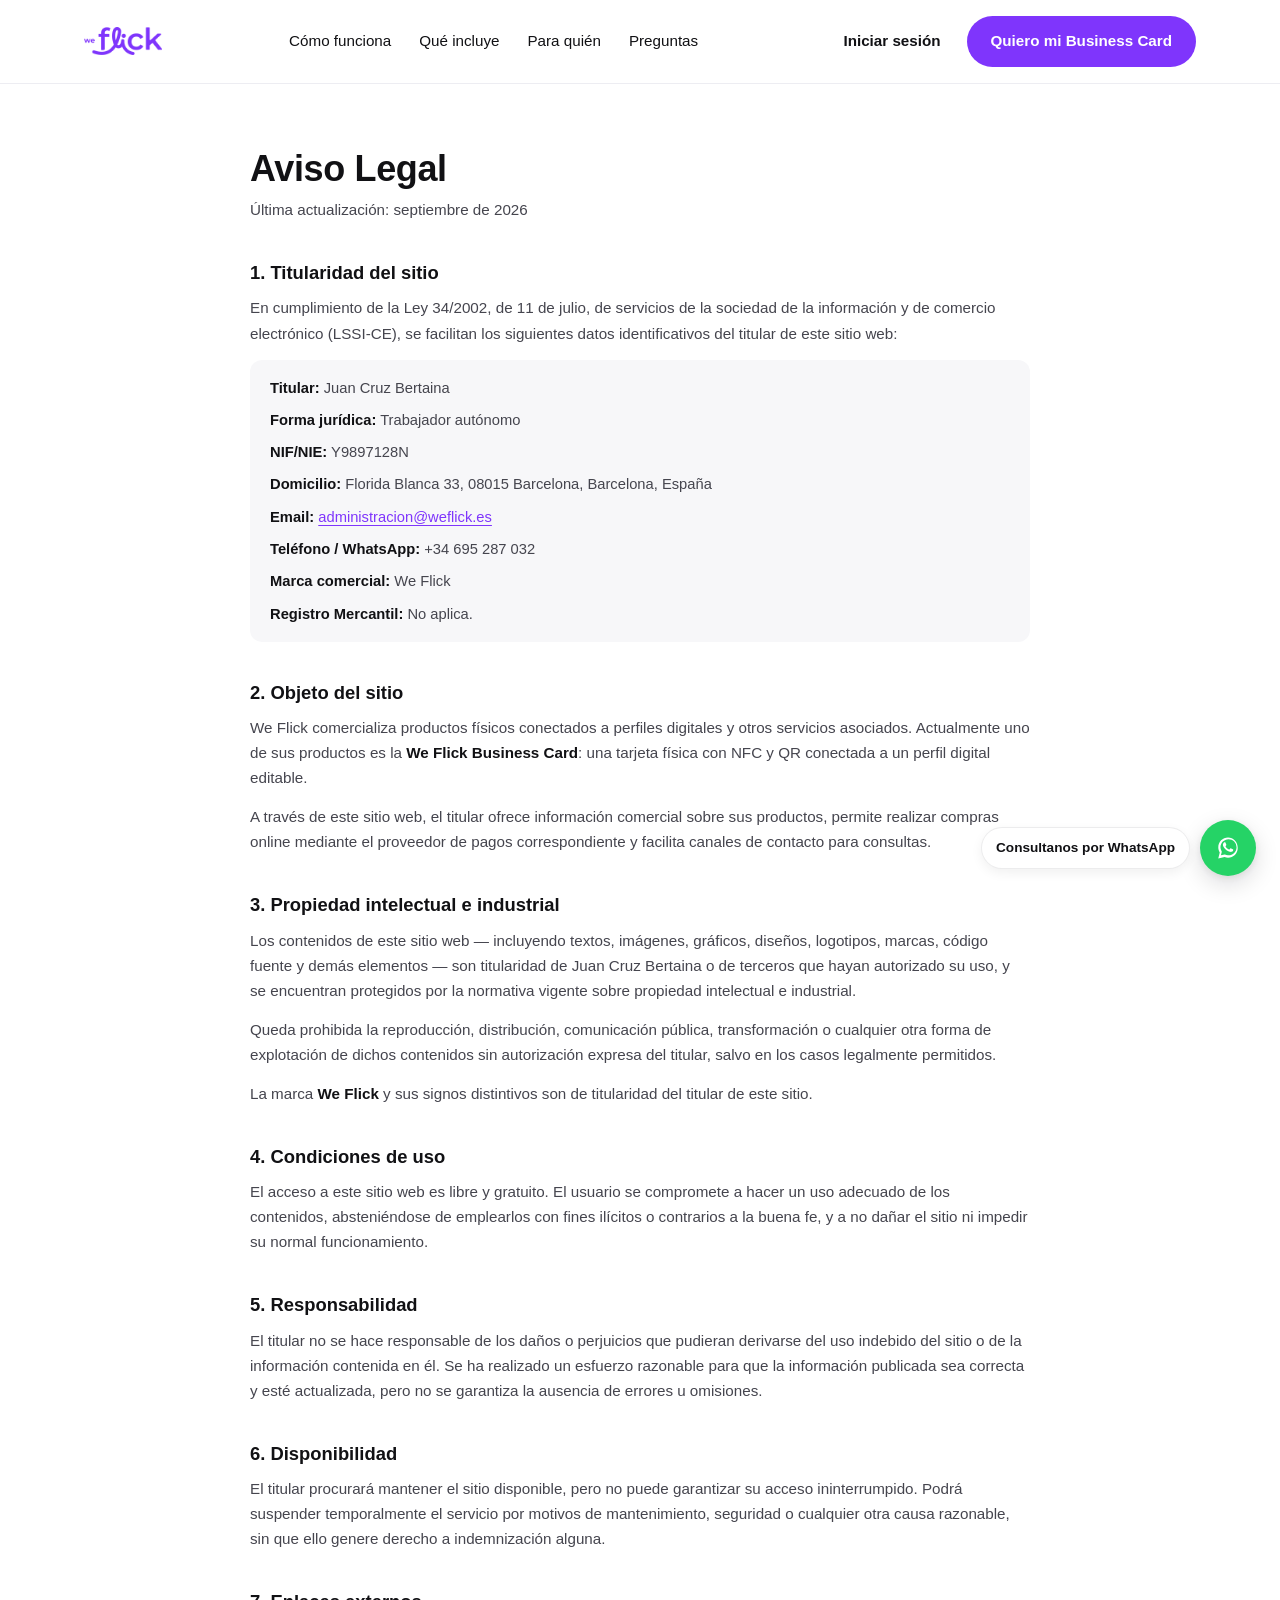
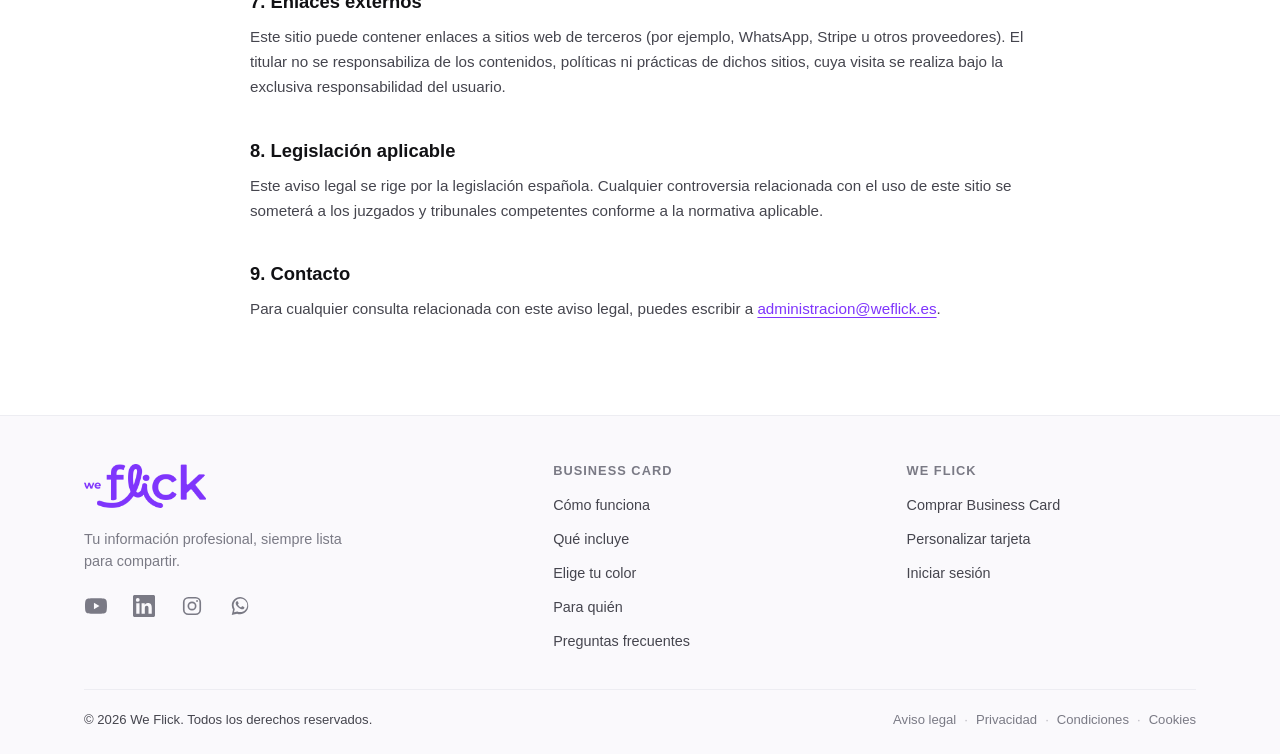
==== commit 935d1e1f: "Reubicar iconos sociales bajo el texto de la marca en el footer - Mover el bloque .footer__social de" ====
--- a/aviso-legal/index.html
+++ b/aviso-legal/index.html
@@ -86,6 +86,20 @@
         <div class="footer__brand">
           <span class="logo logo--footer"><img src="../assets/img/logo.png" alt="We Flick" class="logo__img" /></span>
           <p class="footer__brand-text">Tu información profesional, siempre lista para compartir.</p>
+          <nav class="footer__social" aria-label="Redes sociales de We Flick">
+          <a href="https://www.youtube.com/channel/UCNX-7kVo-uH6JO55cZQGRDw" target="_blank" rel="noopener noreferrer" aria-label="We Flick en YouTube">
+            <svg aria-hidden="true" viewBox="0 0 24 24" fill="currentColor"><path d="M23.5 6.19a3.02 3.02 0 0 0-2.13-2.14C19.46 3.5 12 3.5 12 3.5s-7.46 0-9.37.55A3.02 3.02 0 0 0 .5 6.19C0 8.1 0 12 0 12s0 3.9.5 5.81a3.02 3.02 0 0 0 2.13 2.14C4.54 20.5 12 20.5 12 20.5s7.46 0 9.37-.55a3.02 3.02 0 0 0 2.13-2.14C24 15.9 24 12 24 12s0-3.9-.5-5.81zM9.75 15.57V8.43L15.82 12l-6.07 3.57z"/></svg>
+          </a>
+          <a href="https://www.linkedin.com/company/weflick/?viewAsMember=true" target="_blank" rel="noopener noreferrer" aria-label="We Flick en LinkedIn">
+            <svg aria-hidden="true" viewBox="0 0 24 24" fill="currentColor"><path d="M20.45 20.45h-3.55v-5.57c0-1.33-.02-3.04-1.85-3.04-1.86 0-2.14 1.45-2.14 2.95v5.66H9.36V9h3.41v1.56h.05a3.74 3.74 0 0 1 3.37-1.85c3.6 0 4.27 2.37 4.27 5.46v6.28zM5.34 7.43a2.06 2.06 0 1 1 0-4.11 2.06 2.06 0 0 1 0 4.11zM7.12 20.45H3.56V9h3.56v11.45zM22.22 0H1.77C.79 0 0 .77 0 1.72v20.56C0 23.23.79 24 1.77 24h20.45c.98 0 1.78-.77 1.78-1.72V1.72C24 .77 23.2 0 22.22 0z"/></svg>
+          </a>
+          <a href="https://www.instagram.com/weflick.es/" target="_blank" rel="noopener noreferrer" aria-label="We Flick en Instagram">
+            <svg aria-hidden="true" viewBox="0 0 24 24" fill="none" stroke="currentColor" stroke-width="1.8" stroke-linecap="round" stroke-linejoin="round"><rect x="3" y="3" width="18" height="18" rx="5"/><circle cx="12" cy="12" r="4"/><circle cx="17.5" cy="6.5" r="1" fill="currentColor" stroke="none"/></svg>
+          </a>
+          <a href="https://wa.me/34695287032?text=Hola%2C%20tengo%20una%20duda%20sobre%20We%20Flick" target="_blank" rel="noopener noreferrer" aria-label="Contactar con We Flick por WhatsApp">
+            <svg aria-hidden="true" viewBox="0 0 32 32" fill="currentColor"><path d="M16.02 3C9.4 3 4.04 8.36 4.04 14.98c0 2.36.67 4.55 1.83 6.42L4 29l7.79-1.83a11.9 11.9 0 0 0 4.23.78h.01c6.6 0 11.96-5.36 11.96-11.97C28 8.36 22.62 3 16.02 3zm0 21.77h-.01a9.9 9.9 0 0 1-3.83-.75l-.27-.11-4.62 1.08 1.11-4.5-.14-.28a9.85 9.85 0 0 1-1.53-5.23c0-5.46 4.44-9.9 9.91-9.9 2.65 0 5.13 1.03 7 2.9a9.83 9.83 0 0 1 2.9 7c0 5.47-4.45 9.9-9.92 9.9zm5.65-7.4c-.31-.16-1.83-.9-2.11-1-.28-.1-.49-.16-.7.16-.2.31-.8 1-.98 1.2-.18.2-.36.23-.66.08-.31-.16-1.3-.48-2.48-1.53-.92-.82-1.53-1.83-1.71-2.14-.18-.31-.02-.48.13-.63.14-.13.31-.36.47-.54.15-.18.2-.31.31-.51.1-.21.05-.39-.03-.55-.08-.16-.7-1.69-.96-2.31-.25-.6-.51-.52-.7-.53-.18-.01-.39-.01-.6-.01-.21 0-.55.08-.83.39-.28.31-1.09 1.07-1.09 2.6 0 1.54 1.12 3.02 1.28 3.23.16.21 2.2 3.36 5.34 4.71.75.32 1.33.51 1.78.65.75.24 1.43.2 1.97.12.6-.09 1.83-.75 2.09-1.47.26-.72.26-1.34.18-1.47-.07-.13-.28-.21-.59-.36z"/></svg>
+          </a>
+        </nav>
         </div>
         <div class="footer__col">
           <h3 class="footer__heading">Business Card</h3>
@@ -117,20 +131,6 @@
           <span aria-hidden="true">·</span>
           <a href="../cookies/">Cookies</a>
         </nav>
-        <nav class="footer__social" aria-label="Redes sociales de We Flick">
-          <a href="https://www.youtube.com/channel/UCNX-7kVo-uH6JO55cZQGRDw" target="_blank" rel="noopener noreferrer" aria-label="We Flick en YouTube">
-            <svg aria-hidden="true" viewBox="0 0 24 24" fill="currentColor"><path d="M23.5 6.19a3.02 3.02 0 0 0-2.13-2.14C19.46 3.5 12 3.5 12 3.5s-7.46 0-9.37.55A3.02 3.02 0 0 0 .5 6.19C0 8.1 0 12 0 12s0 3.9.5 5.81a3.02 3.02 0 0 0 2.13 2.14C4.54 20.5 12 20.5 12 20.5s7.46 0 9.37-.55a3.02 3.02 0 0 0 2.13-2.14C24 15.9 24 12 24 12s0-3.9-.5-5.81zM9.75 15.57V8.43L15.82 12l-6.07 3.57z"/></svg>
-          </a>
-          <a href="https://www.linkedin.com/company/weflick/?viewAsMember=true" target="_blank" rel="noopener noreferrer" aria-label="We Flick en LinkedIn">
-            <svg aria-hidden="true" viewBox="0 0 24 24" fill="currentColor"><path d="M20.45 20.45h-3.55v-5.57c0-1.33-.02-3.04-1.85-3.04-1.86 0-2.14 1.45-2.14 2.95v5.66H9.36V9h3.41v1.56h.05a3.74 3.74 0 0 1 3.37-1.85c3.6 0 4.27 2.37 4.27 5.46v6.28zM5.34 7.43a2.06 2.06 0 1 1 0-4.11 2.06 2.06 0 0 1 0 4.11zM7.12 20.45H3.56V9h3.56v11.45zM22.22 0H1.77C.79 0 0 .77 0 1.72v20.56C0 23.23.79 24 1.77 24h20.45c.98 0 1.78-.77 1.78-1.72V1.72C24 .77 23.2 0 22.22 0z"/></svg>
-          </a>
-          <a href="https://www.instagram.com/weflick.es/" target="_blank" rel="noopener noreferrer" aria-label="We Flick en Instagram">
-            <svg aria-hidden="true" viewBox="0 0 24 24" fill="none" stroke="currentColor" stroke-width="1.8" stroke-linecap="round" stroke-linejoin="round"><rect x="3" y="3" width="18" height="18" rx="5"/><circle cx="12" cy="12" r="4"/><circle cx="17.5" cy="6.5" r="1" fill="currentColor" stroke="none"/></svg>
-          </a>
-          <a href="https://wa.me/34695287032?text=Hola%2C%20tengo%20una%20duda%20sobre%20We%20Flick" target="_blank" rel="noopener noreferrer" aria-label="Contactar con We Flick por WhatsApp">
-            <svg aria-hidden="true" viewBox="0 0 32 32" fill="currentColor"><path d="M16.02 3C9.4 3 4.04 8.36 4.04 14.98c0 2.36.67 4.55 1.83 6.42L4 29l7.79-1.83a11.9 11.9 0 0 0 4.23.78h.01c6.6 0 11.96-5.36 11.96-11.97C28 8.36 22.62 3 16.02 3zm0 21.77h-.01a9.9 9.9 0 0 1-3.83-.75l-.27-.11-4.62 1.08 1.11-4.5-.14-.28a9.85 9.85 0 0 1-1.53-5.23c0-5.46 4.44-9.9 9.91-9.9 2.65 0 5.13 1.03 7 2.9a9.83 9.83 0 0 1 2.9 7c0 5.47-4.45 9.9-9.92 9.9zm5.65-7.4c-.31-.16-1.83-.9-2.11-1-.28-.1-.49-.16-.7.16-.2.31-.8 1-.98 1.2-.18.2-.36.23-.66.08-.31-.16-1.3-.48-2.48-1.53-.92-.82-1.53-1.83-1.71-2.14-.18-.31-.02-.48.13-.63.14-.13.31-.36.47-.54.15-.18.2-.31.31-.51.1-.21.05-.39-.03-.55-.08-.16-.7-1.69-.96-2.31-.25-.6-.51-.52-.7-.53-.18-.01-.39-.01-.6-.01-.21 0-.55.08-.83.39-.28.31-1.09 1.07-1.09 2.6 0 1.54 1.12 3.02 1.28 3.23.16.21 2.2 3.36 5.34 4.71.75.32 1.33.51 1.78.65.75.24 1.43.2 1.97.12.6-.09 1.83-.75 2.09-1.47.26-.72.26-1.34.18-1.47-.07-.13-.28-.21-.59-.36z"/></svg>
-          </a>
-        </nav>
       </div>
     </div>
   </footer>
--- a/css/styles.css
+++ b/css/styles.css
@@ -1100,6 +1100,11 @@
   align-items: center;
   gap: 8px;
 }
+.footer__brand .footer__social {
+  display: flex;
+  margin-top: 14px;
+  margin-left: -8px;
+}
 .footer__social a {
   width: 40px;
   height: 40px;
